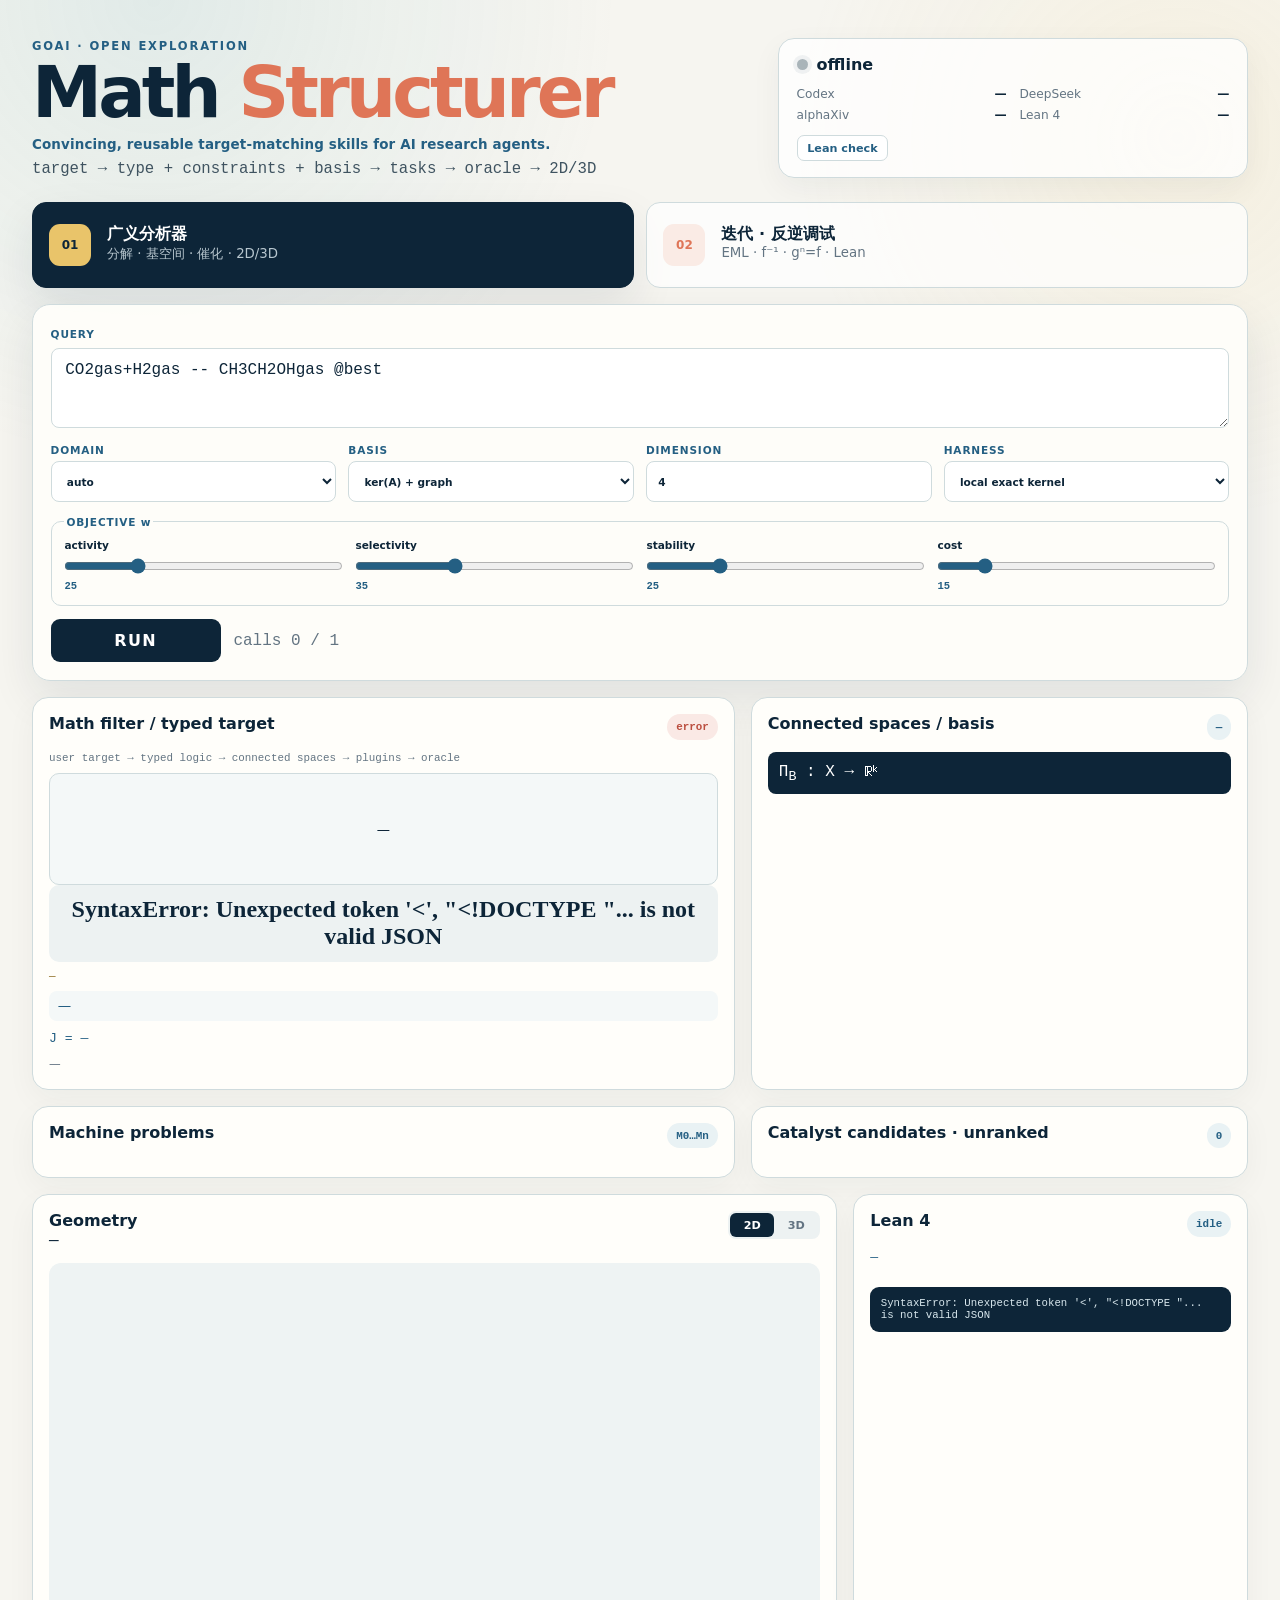
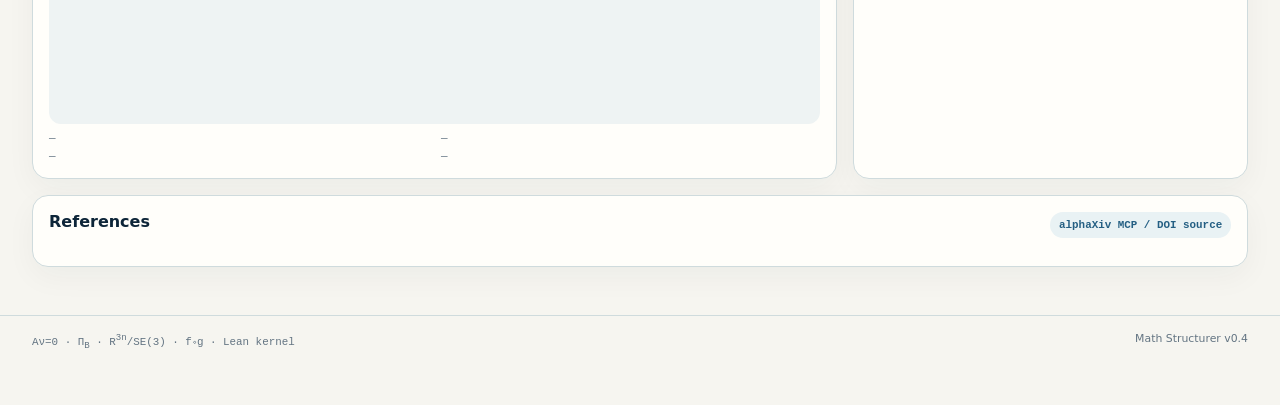
==== panel/index.html @ ae61a434 "Add Math Structurer AI4R submission and interactive demo" ====
<!doctype html>
<html lang="zh-CN">
<head>
  <meta charset="utf-8">
  <meta name="viewport" content="width=device-width, initial-scale=1">
  <meta name="color-scheme" content="light">
  <link rel="icon" href="data:image/svg+xml,%3Csvg xmlns='http://www.w3.org/2000/svg' viewBox='0 0 64 64'%3E%3Crect width='64' height='64' rx='14' fill='%230d2538'/%3E%3Cpath d='M12 18h40v7H36v21h-8V25H12z' fill='%23e9c46a'/%3E%3C/svg%3E">
  <title>Math Structurer</title>
  <link rel="stylesheet" href="vendor/katex/katex.min.css">
  <link rel="stylesheet" href="styles.css">
</head>
<body>
  <a class="skip-link" href="#workspace">跳到工作区</a>

  <header class="topbar">
    <div class="brand">
      <p>GOAI · OPEN EXPLORATION</p>
      <h1>Math <span>Structurer</span></h1>
      <strong class="project-tagline">Convincing, reusable target-matching skills for AI research agents.</strong>
      <code>target → type + constraints + basis → tasks → oracle → 2D/3D</code>
    </div>
    <div class="runtime" aria-live="polite">
      <div><span id="server-dot" class="dot"></span><b id="server-status">connecting</b></div>
      <div class="runtime-grid">
        <span>Codex <b id="codex-status">—</b></span>
        <span>DeepSeek <b id="deepseek-status">—</b></span>
        <span>alphaXiv <b id="alphaxiv-status">—</b></span>
        <span>Lean 4 <b id="lean-runtime-status">—</b></span>
      </div>
      <button id="lean-check-global" class="micro-button" type="button">Lean check</button>
    </div>
  </header>

  <nav class="tabs" aria-label="工具模式">
    <button class="tab is-active" data-mode="general" aria-selected="true">
      <span>01</span><b>广义分析器</b><small>分解 · 基空间 · 催化 · 2D/3D</small>
    </button>
    <button class="tab" data-mode="iterate" aria-selected="false">
      <span>02</span><b>迭代 · 反逆调试</b><small>EML · f⁻¹ · gⁿ=f · Lean</small>
    </button>
  </nav>

  <main id="workspace">
    <section id="panel-general" class="mode-panel is-active" data-panel="general">
      <form id="general-form" class="control-panel">
        <div class="field-wide">
          <label for="problem-input">QUERY</label>
          <textarea id="problem-input" rows="3">CO2gas+H2gas -- CH3CH2OHgas @best</textarea>
        </div>

        <div class="form-grid">
          <label>DOMAIN
            <select id="problem-domain">
              <option value="auto">auto</option>
              <option value="reaction">reaction / catalyst</option>
              <option value="binding">molecule / protein binding</option>
              <option value="mathematics">mathematics</option>
            </select>
          </label>
          <label>BASIS
            <select id="basis-select">
              <option value="stoichiometric_kernel">ker(A) + graph</option>
              <option value="symmetry_invariants">symmetry invariants</option>
              <option value="spectral_graph">spectral graph basis</option>
              <option value="lie_generators">Lie generator basis</option>
              <option value="hybrid">hybrid registered basis</option>
            </select>
          </label>
          <label>DIMENSION
            <input id="basis-dimension" type="number" min="1" max="12" value="4">
          </label>
          <label>HARNESS
            <select id="solver-provider">
              <option value="local">local exact kernel</option>
              <option value="codex">local Codex CLI + alphaXiv MCP</option>
              <option value="deepseek">DeepSeek cross-verify harness</option>
              <option value="auto">auto-select one harness</option>
            </select>
          </label>
        </div>

        <fieldset class="weights">
          <legend>OBJECTIVE w</legend>
          <label>activity <input id="weight-activity" type="range" min="0" max="100" value="25"><output>25</output></label>
          <label>selectivity <input id="weight-selectivity" type="range" min="0" max="100" value="35"><output>35</output></label>
          <label>stability <input id="weight-stability" type="range" min="0" max="100" value="25"><output>25</output></label>
          <label>cost <input id="weight-cost" type="range" min="0" max="100" value="15"><output>15</output></label>
        </fieldset>

        <div class="run-row">
          <button class="run-button" type="submit">RUN</button>
          <code id="call-budget">calls 0 / 1</code>
        </div>
      </form>

      <div class="analysis-grid">
        <section class="card equation-card">
          <header><h2>Math filter / typed target</h2><span id="general-status" class="badge">idle</span></header>
          <code id="solver-contract" class="contract-line">user target → typed logic → connected spaces → plugins → oracle</code>
          <div id="standard-formula" class="formula-display" aria-label="标准数学公式">—</div>
          <div class="equation" id="normalized-equation">—</div>
          <code id="input-audit">—</code>
          <div id="target-function" class="formula-inline" aria-label="目标函数">—</div>
          <div id="objective-vector" class="math-line">J = —</div>
          <p id="reaction-language" class="reaction-language">—</p>
        </section>

        <section class="card basis-card">
          <header><h2>Connected spaces / basis</h2><span id="basis-state" class="badge">—</span></header>
          <code id="basis-operator">Π<sub>B</sub> : X → ℝᵏ</code>
          <div id="space-chain" class="space-chain"></div>
          <div id="plugin-route" class="plugin-route"></div>
          <div id="basis-matrix" class="matrix-wrap"></div>
        </section>

        <section class="card tasks-card">
          <header><h2>Machine problems</h2><span class="badge">M0…Mn</span></header>
          <div id="machine-tasks" class="task-list"></div>
        </section>

        <section class="card candidates-card">
          <header><h2>Catalyst candidates · unranked</h2><span id="candidate-count" class="badge">0</span></header>
          <div id="candidate-list" class="candidate-list"></div>
        </section>

        <section class="card geometry-card">
          <header>
            <div><h2>Geometry</h2><code id="geometry-title">—</code></div>
            <div class="segmented" role="group" aria-label="几何维度">
              <button class="is-active" data-view="2d" type="button">2D</button>
              <button data-view="3d" type="button">3D</button>
            </div>
          </header>
          <svg id="geometry-2d" viewBox="0 0 720 430" role="img" aria-label="二维几何构型"></svg>
          <canvas id="geometry-3d" width="720" height="430" aria-label="可旋转三维几何构型" hidden></canvas>
          <div class="geometry-meta">
            <code id="geometry-quotient">—</code><code id="geometry-count">—</code>
            <code id="geometry-symmetry">—</code><code id="geometry-smiles">—</code>
          </div>
        </section>

        <section class="card lean-card">
          <header><h2>Lean 4</h2><span id="lean-status" class="badge">idle</span></header>
          <div id="lean-proposition" class="math-line">—</div>
          <div id="lean-assumptions" class="token-row"></div>
          <pre id="lean-detail">—</pre>
        </section>

        <section class="card references-card">
          <header><h2>References</h2><span class="badge">alphaXiv MCP / DOI source</span></header>
          <ol id="reference-list"></ol>
        </section>
      </div>
    </section>

    <section id="panel-iterate" class="mode-panel" data-panel="iterate" hidden>
      <div class="expander-boundary">
        <b>EMLExpander</b><code>eligible scalar analytic subtree only</code><span>algebraic structure: unconfirmed</span>
      </div>
      <form id="iterate-form" class="control-panel iterate-controls">
        <div class="form-grid">
          <label>OPERATOR
            <select id="iterate-kind">
              <option value="eml">EML expression</option>
              <option value="finite">finite g²=f</option>
              <option value="inverse">inverse / gⁿ=f obligation</option>
            </select>
          </label>
          <label id="template-wrap">TARGET
            <select id="function-template">
              <option value="log">Log(x)</option>
              <option value="exp">exp(x)</option>
              <option value="identity">identity</option>
            </select>
          </label>
          <label id="x-wrap">x
            <input id="iterate-x" type="number" step="any" value="-1">
          </label>
          <label id="domain-wrap">DOMAIN
            <select id="iterate-domain">
              <option value="complex_nonzero">ℂ \ {0}</option>
              <option value="positive_real">ℝ₊</option>
              <option value="finite">finite D</option>
            </select>
          </label>
          <label id="branch-wrap">BRANCH
            <select id="iterate-branch"><option value="principal_complex_log">principal Log</option></select>
          </label>
          <label id="tolerance-wrap">ε
            <input id="iterate-tolerance" value="1e-10">
          </label>
        </div>
        <div id="finite-fields" class="form-grid is-hidden">
          <label>f<input id="finite-f" value="0,1,2"></label>
          <label>g<input id="finite-g" value="1,2,0"></label>
        </div>
        <div id="inverse-fields" class="form-grid is-hidden">
          <label>RELATION<input id="inverse-relation" value="g^2 = f"></label>
          <label>ASSUMPTIONS<input id="inverse-assumptions" value="g(D) ⊆ D; D fixed"></label>
        </div>
        <button class="run-button" type="submit">CHECK</button>
      </form>

      <div class="iterate-grid">
        <section class="card result-card">
          <header><h2>Oracle</h2><span id="iterate-status" class="badge">idle</span></header>
          <div class="value-grid">
            <div><span>compiled / g(g(x))</span><code id="iterate-compiled">—</code></div>
            <div><span>reference / f(x)</span><code id="iterate-reference">—</code></div>
            <div><span>error / counterexample</span><code id="iterate-error">—</code></div>
          </div>
          <pre id="iterate-trace">—</pre>
        </section>
        <section class="card ast-card">
          <header><h2>Expression graph</h2><code id="iterate-obligation">—</code></header>
          <svg id="iterate-ast" viewBox="0 0 720 430" role="img" aria-label="迭代表达图"></svg>
        </section>
      </div>
    </section>
  </main>

  <footer><code>Aν=0 · Π<sub>B</sub> · R<sup>3n</sup>/SE(3) · f∘g · Lean kernel</code><span>Math Structurer v0.4</span></footer>
  <script src="vendor/katex/katex.min.js"></script>
  <script src="app.js"></script>
</body>
</html>
---- panel/styles.css ----
:root {
  --ink: #0d2538;
  --blue: #245f83;
  --cyan: #54a6b2;
  --gold: #e9c46a;
  --orange: #df7557;
  --green: #2b8966;
  --red: #bb4e3f;
  --paper: #f6f5f0;
  --card: #fffefa;
  --soft: #edf2f2;
  --line: #cfdbdd;
  --muted: #637482;
  --shadow: 0 18px 45px rgba(13, 37, 56, .09);
  font-family: "Microsoft YaHei", "Noto Sans SC", system-ui, sans-serif;
  color: var(--ink);
  background: var(--paper);
}

* { box-sizing: border-box; }
html { scroll-behavior: smooth; }
body {
  margin: 0;
  min-width: 300px;
  background:
    radial-gradient(circle at 12% 0%, rgba(84, 166, 178, .13), transparent 29rem),
    radial-gradient(circle at 92% 7%, rgba(233, 196, 106, .12), transparent 24rem),
    var(--paper);
}
button, input, select, textarea { font: inherit; }
button { cursor: pointer; }
code, pre { font-family: "Cascadia Mono", Consolas, monospace; }

.skip-link {
  position: fixed;
  inset: 1rem auto auto 1rem;
  z-index: 20;
  padding: .65rem .9rem;
  color: white;
  background: var(--ink);
  border-radius: 8px;
}
.skip-link:not(:focus) { width: 1px; height: 1px; padding: 0; overflow: hidden; clip-path: inset(50%); }

.topbar {
  max-width: 1500px;
  margin: 0 auto;
  padding: 2.4rem 2rem 1.5rem;
  display: flex;
  align-items: flex-end;
  justify-content: space-between;
  gap: 2rem;
}
.brand p {
  margin: 0 0 .45rem;
  color: var(--blue);
  font-size: .72rem;
  font-weight: 900;
  letter-spacing: .16em;
}
.brand h1 {
  margin: 0;
  font-size: clamp(2.6rem, 5.5vw, 5.3rem);
  line-height: .94;
  letter-spacing: -.055em;
}
.brand h1 span { color: var(--orange); }
.project-tagline {
  display: block;
  max-width: 740px;
  margin-top: .65rem;
  color: var(--blue);
  font-size: clamp(.72rem, 1.05vw, .92rem);
  letter-spacing: .01em;
}
.brand > code {
  display: block;
  margin-top: .55rem;
  color: #3f5360;
  font-size: clamp(.74rem, 1.25vw, .98rem);
}

.runtime {
  width: min(470px, 100%);
  padding: 1rem 1.1rem;
  background: rgba(255, 255, 255, .78);
  border: 1px solid var(--line);
  border-radius: 16px;
  box-shadow: 0 10px 30px rgba(13, 37, 56, .05);
}
.runtime > div:first-child { display: flex; align-items: center; gap: .55rem; }
.dot { width: .7rem; height: .7rem; border-radius: 50%; background: #a9b4b9; box-shadow: 0 0 0 4px rgba(169, 180, 185, .16); }
.dot.is-live { background: var(--green); box-shadow: 0 0 0 4px rgba(43, 137, 102, .15); }
.runtime-grid {
  display: grid;
  grid-template-columns: repeat(2, minmax(0, 1fr));
  gap: .45rem .8rem;
  margin: .8rem 0;
  font-size: .76rem;
  color: var(--muted);
}
.runtime-grid span { display: flex; justify-content: space-between; gap: .4rem; }
.runtime-grid b { color: var(--ink); }
.micro-button {
  padding: .35rem .6rem;
  border: 1px solid var(--line);
  border-radius: 7px;
  color: var(--blue);
  background: white;
  font-size: .7rem;
  font-weight: 800;
}

.tabs {
  max-width: 1436px;
  margin: 0 auto 1rem;
  padding: 0 2rem;
  display: grid;
  grid-template-columns: repeat(2, minmax(0, 1fr));
  gap: .8rem;
}
.tab {
  min-height: 86px;
  display: grid;
  grid-template-columns: 46px 1fr;
  grid-template-rows: 1fr 1fr;
  gap: 0 .75rem;
  align-items: center;
  padding: .9rem 1rem;
  text-align: left;
  color: var(--ink);
  background: rgba(255, 255, 255, .72);
  border: 1px solid var(--line);
  border-radius: 14px;
  transition: .16s ease;
}
.tab > span {
  grid-row: 1 / 3;
  display: grid;
  place-items: center;
  width: 42px;
  height: 42px;
  color: var(--orange);
  background: #faebe5;
  border-radius: 11px;
  font-size: .75rem;
  font-weight: 900;
}
.tab b { align-self: end; font-size: 1rem; }
.tab small { align-self: start; color: var(--muted); }
.tab:hover { border-color: var(--cyan); transform: translateY(-1px); }
.tab.is-active { color: white; background: var(--ink); border-color: var(--ink); box-shadow: var(--shadow); }
.tab.is-active > span { color: var(--ink); background: var(--gold); }
.tab.is-active small { color: #b8c7cf; }

main { max-width: 1500px; margin: 0 auto; padding: 0 2rem 3rem; }
.mode-panel { display: grid; gap: 1rem; }
.mode-panel[hidden] { display: none; }
.control-panel {
  padding: 1.1rem;
  background: rgba(255, 254, 250, .94);
  border: 1px solid var(--line);
  border-radius: 18px;
  box-shadow: var(--shadow);
}
.field-wide label, .control-panel label, fieldset legend {
  color: var(--blue);
  font-size: .66rem;
  font-weight: 900;
  letter-spacing: .08em;
}
textarea, input, select {
  width: 100%;
  color: var(--ink);
  background: white;
  border: 1px solid var(--line);
  border-radius: 8px;
  outline: none;
}
textarea { margin-top: .35rem; padding: .75rem .85rem; resize: vertical; font-family: "Cascadia Mono", Consolas, monospace; }
input, select { height: 2.55rem; margin-top: .32rem; padding: 0 .7rem; }
textarea:focus, input:focus, select:focus { border-color: var(--blue); box-shadow: 0 0 0 3px rgba(36, 95, 131, .11); }
.form-grid { display: grid; grid-template-columns: repeat(4, minmax(0, 1fr)); gap: .75rem; margin-top: .8rem; }

.weights {
  margin: .85rem 0 0;
  padding: .7rem .8rem .8rem;
  display: grid;
  grid-template-columns: repeat(4, minmax(0, 1fr));
  gap: .8rem;
  border: 1px solid var(--line);
  border-radius: 10px;
}
.weights label { display: grid; grid-template-columns: 1fr auto; align-items: center; gap: .35rem; color: var(--ink); letter-spacing: 0; }
.weights input { grid-column: 1 / 3; height: 1rem; margin: .1rem 0 0; padding: 0; accent-color: var(--blue); box-shadow: none; }
.weights output { color: var(--blue); font-family: "Cascadia Mono", monospace; }
.run-row { margin-top: .85rem; display: flex; align-items: center; gap: .8rem; }
.run-button {
  min-width: 170px;
  height: 2.7rem;
  padding: 0 1rem;
  color: white;
  background: var(--ink);
  border: 0;
  border-radius: 9px;
  font-weight: 900;
  letter-spacing: .08em;
}
.run-button:hover { background: var(--blue); }
.run-button:disabled { opacity: .55; cursor: wait; }
#call-budget { color: var(--muted); }

.analysis-grid {
  display: grid;
  grid-template-columns: repeat(12, minmax(0, 1fr));
  gap: 1rem;
}
.card {
  min-width: 0;
  padding: 1rem;
  background: var(--card);
  border: 1px solid var(--line);
  border-radius: 16px;
  box-shadow: 0 10px 30px rgba(13, 37, 56, .045);
}
.card header { display: flex; align-items: flex-start; justify-content: space-between; gap: .75rem; margin-bottom: .8rem; }
.card h2 { margin: 0; font-size: 1rem; }
.badge {
  display: inline-flex;
  align-items: center;
  min-height: 1.6rem;
  padding: .2rem .55rem;
  color: var(--blue);
  background: #e9f2f4;
  border-radius: 999px;
  font: 700 .68rem "Cascadia Mono", Consolas, monospace;
  white-space: nowrap;
}
.badge.is-good { color: var(--green); background: #e5f3ed; }
.badge.is-bad { color: var(--red); background: #fae9e5; }
.badge.is-unknown { color: #8a691e; background: #fff2cc; }
.equation-card { grid-column: span 7; }
.basis-card { grid-column: span 5; }
.tasks-card { grid-column: span 7; }
.candidates-card { grid-column: span 5; }
.geometry-card { grid-column: span 8; }
.lean-card { grid-column: span 4; }
.references-card { grid-column: 1 / -1; }

.equation {
  min-height: 4.2rem;
  display: grid;
  place-items: center;
  padding: .7rem;
  text-align: center;
  background: var(--soft);
  border-radius: 10px;
  font: 800 clamp(1rem, 2vw, 1.5rem) "Cambria Math", "Times New Roman", serif;
}
.contract-line, #input-audit {
  display: block;
  margin-bottom: .55rem;
  color: var(--muted);
  font: .68rem "Cascadia Mono", Consolas, monospace;
  overflow-wrap: anywhere;
}
#input-audit { margin: .55rem 0 0; color: #8a691e; }
.formula-display {
  min-height: 7rem;
  display: grid;
  place-items: center;
  padding: .55rem;
  overflow-x: auto;
  color: var(--ink);
  background: #f4f8f8;
  border: 1px solid var(--line);
  border-radius: 10px;
  font-size: .83rem;
}
.formula-display .katex-display { margin: .25rem 0; }
.formula-inline { margin-top: .55rem; padding: .45rem .55rem; overflow-x: auto; color: var(--blue); background: #f4f8f8; border-radius: 8px; font-size: .84rem; }
.reaction-language { margin: .55rem 0 0; color: var(--muted); font-size: .73rem; line-height: 1.55; }
.math-line { margin-top: .65rem; color: var(--blue); font: .82rem "Cascadia Mono", Consolas, monospace; overflow-wrap: anywhere; }
.basis-card > code { display: block; padding: .6rem .7rem; background: var(--ink); color: white; border-radius: 8px; overflow-wrap: anywhere; }
.space-chain { margin-top: .7rem; display: flex; align-items: stretch; gap: .25rem; overflow-x: auto; padding-bottom: .25rem; }
.space-chain > span { align-self: center; color: var(--orange); font-weight: 900; }
.space-chain > div { min-width: 62px; flex: 1 1 62px; padding: .38rem; background: var(--soft); border-radius: 8px; }
.space-chain b, .space-chain small, .space-chain code { display: block; }
.space-chain b { color: var(--blue); font-size: .8rem; }
.space-chain small { margin: .12rem 0; color: var(--ink); font-size: .5rem; overflow-wrap: anywhere; }
.space-chain code { color: var(--muted); font-size: .46rem; overflow-wrap: anywhere; }
.plugin-route { margin-top: .55rem; display: grid; gap: .3rem; }
.plugin-route > div { display: grid; grid-template-columns: minmax(90px, .8fr) auto; gap: .12rem .4rem; padding: .38rem .48rem; border-left: 3px solid var(--cyan); background: #f8faf9; }
.plugin-route b { font-size: .66rem; }
.plugin-route span { color: #8a691e; font: .56rem "Cascadia Mono", monospace; }
.plugin-route small { grid-column: 1 / -1; color: var(--muted); font-size: .56rem; }
.matrix-wrap { margin-top: .7rem; overflow-x: auto; }
.matrix-table { border-collapse: collapse; font: .72rem "Cascadia Mono", monospace; }
.matrix-table th, .matrix-table td { min-width: 48px; padding: .42rem .5rem; text-align: center; border: 1px solid var(--line); }
.matrix-table th { background: var(--soft); }

.task-list { display: grid; gap: .5rem; }
.task {
  display: grid;
  grid-template-columns: 38px minmax(0, 1fr) auto;
  gap: .6rem;
  align-items: center;
  padding: .58rem .65rem;
  background: var(--soft);
  border-radius: 9px;
}
.task > b { color: var(--blue); font: 800 .7rem "Cascadia Mono", monospace; }
.task code { min-width: 0; overflow-wrap: anywhere; font-size: .72rem; }
.task small { color: var(--muted); font: .62rem "Cascadia Mono", monospace; }
.candidate-list { display: grid; gap: .55rem; }
.candidate {
  padding: .65rem .72rem;
  display: grid;
  grid-template-columns: 1fr auto;
  gap: .25rem .7rem;
  border: 1px solid var(--line);
  border-radius: 9px;
  background: white;
}
.candidate b, .candidate a { color: var(--ink); font-size: .82rem; font-weight: 800; text-decoration: none; }
.candidate a:hover { color: var(--blue); text-decoration: underline; }
.candidate code { grid-column: 1 / -1; color: var(--muted); font-size: .65rem; overflow-wrap: anywhere; }
.candidate span { color: #8a691e; font: .63rem "Cascadia Mono", monospace; }

.segmented { display: inline-flex; padding: 2px; background: var(--soft); border-radius: 8px; }
.segmented button { min-width: 44px; padding: .35rem .5rem; border: 0; border-radius: 6px; color: var(--muted); background: transparent; font-size: .7rem; font-weight: 800; }
.segmented button.is-active { color: white; background: var(--ink); }
#geometry-2d, #geometry-3d { display: block; width: 100%; height: auto; aspect-ratio: 720 / 430; background: #eef3f3; border-radius: 12px; }
#geometry-2d[hidden], #geometry-3d[hidden] { display: none; }
.geometry-meta { margin-top: .55rem; display: grid; grid-template-columns: repeat(2, minmax(0, 1fr)); gap: .35rem .8rem; color: var(--muted); font-size: .68rem; }
.geometry-meta code { min-width: 0; overflow-wrap: anywhere; }
.lean-card pre, .result-card pre {
  max-height: 14rem;
  margin: .7rem 0 0;
  padding: .65rem;
  overflow: auto;
  white-space: pre-wrap;
  color: #d8e7ed;
  background: var(--ink);
  border-radius: 9px;
  font-size: .67rem;
}
.token-row { display: flex; flex-wrap: wrap; gap: .4rem; margin-top: .7rem; }
.token-row code { padding: .25rem .4rem; color: var(--blue); background: var(--soft); border-radius: 6px; font-size: .62rem; }
.references-card ol { margin: 0; padding: 0; display: grid; grid-template-columns: repeat(2, minmax(0, 1fr)); gap: .55rem; list-style: none; }
.references-card li { min-width: 0; padding: .65rem .72rem; background: var(--soft); border-radius: 9px; }
.references-card a { color: var(--blue); font-size: .76rem; font-weight: 800; text-decoration: none; }
.references-card a:hover { text-decoration: underline; }
.references-card .doi-link { display: inline-block; margin-left: .5rem; padding: .08rem .32rem; color: var(--ink); background: var(--gold); border-radius: 4px; font-size: .58rem; }
.references-card small { display: block; margin-top: .25rem; color: var(--muted); font-size: .63rem; }

.iterate-controls { display: grid; gap: .8rem; }
.expander-boundary {
  margin-bottom: .8rem;
  padding: .65rem .8rem;
  display: flex;
  flex-wrap: wrap;
  align-items: center;
  gap: .35rem .8rem;
  color: var(--ink);
  background: #fff4d7;
  border: 1px solid #ead394;
  border-radius: 10px;
}
.expander-boundary b { color: var(--blue); }
.expander-boundary code { font-size: .7rem; }
.expander-boundary span { margin-left: auto; color: #8a691e; font-size: .68rem; font-weight: 800; }
.iterate-controls .run-button { width: 170px; }
.is-hidden { display: none !important; }
.iterate-grid { display: grid; grid-template-columns: minmax(0, .8fr) minmax(0, 1.2fr); gap: 1rem; }
.value-grid { display: grid; gap: .6rem; }
.value-grid > div { padding: .65rem; background: var(--soft); border-radius: 9px; }
.value-grid span { display: block; margin-bottom: .25rem; color: var(--muted); font-size: .65rem; }
.value-grid code { overflow-wrap: anywhere; font-size: .74rem; }
#iterate-ast { width: 100%; min-height: 430px; background: #eef3f3; border-radius: 12px; }

footer {
  max-width: 1436px;
  margin: 0 auto 2rem;
  padding: 1rem 2rem;
  display: flex;
  justify-content: space-between;
  gap: 1rem;
  color: var(--muted);
  border-top: 1px solid var(--line);
  font-size: .68rem;
}

@media (max-width: 1050px) {
  .topbar { align-items: stretch; flex-direction: column; }
  .runtime { width: 100%; }
  .form-grid, .weights { grid-template-columns: repeat(2, minmax(0, 1fr)); }
  .equation-card, .basis-card, .tasks-card, .candidates-card, .geometry-card, .lean-card { grid-column: 1 / -1; }
  .iterate-grid { grid-template-columns: 1fr; }
}

@media (max-width: 700px) {
  .topbar { padding: 1.5rem 1rem 1rem; }
  .brand h1 { font-size: 2.65rem; }
  .tabs { padding: 0 1rem; grid-template-columns: 1fr; }
  main { padding: 0 1rem 2rem; }
  .form-grid, .weights { grid-template-columns: 1fr; }
  .references-card ol { grid-template-columns: 1fr; }
  .runtime-grid { grid-template-columns: 1fr; }
  .task { grid-template-columns: 34px minmax(0, 1fr); }
  .task small { grid-column: 2; }
  .formula-display { min-height: 5rem; font-size: .62rem; }
  .space-chain { flex-wrap: wrap; overflow-x: visible; }
  .space-chain > span { display: none; }
  .space-chain > div { flex: 1 1 28%; }
  .expander-boundary span { width: 100%; margin-left: 0; }
  .geometry-meta { grid-template-columns: 1fr; }
  footer { flex-direction: column; }
  footer { margin: 0 1rem 1rem; padding: 1rem 0; }
}

@media (prefers-reduced-motion: reduce) {
  *, *::before, *::after { scroll-behavior: auto !important; transition: none !important; }
}
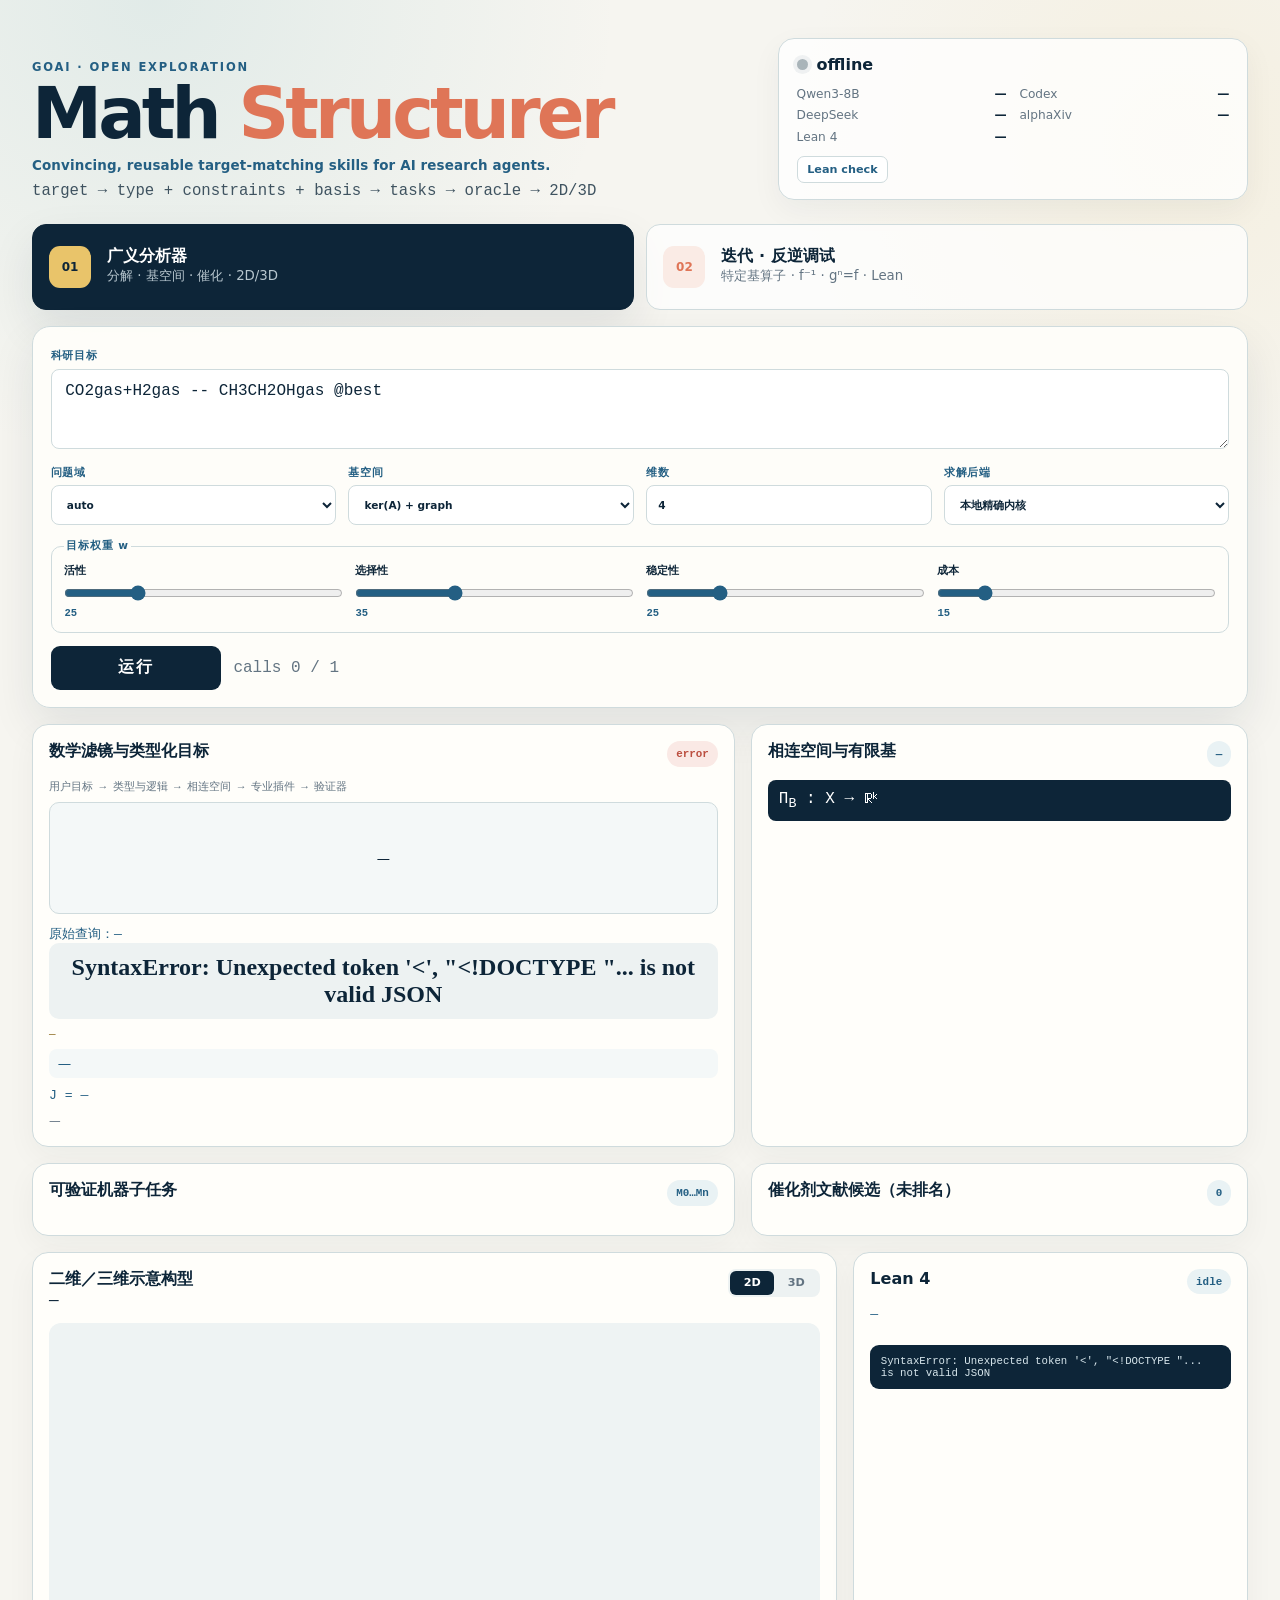
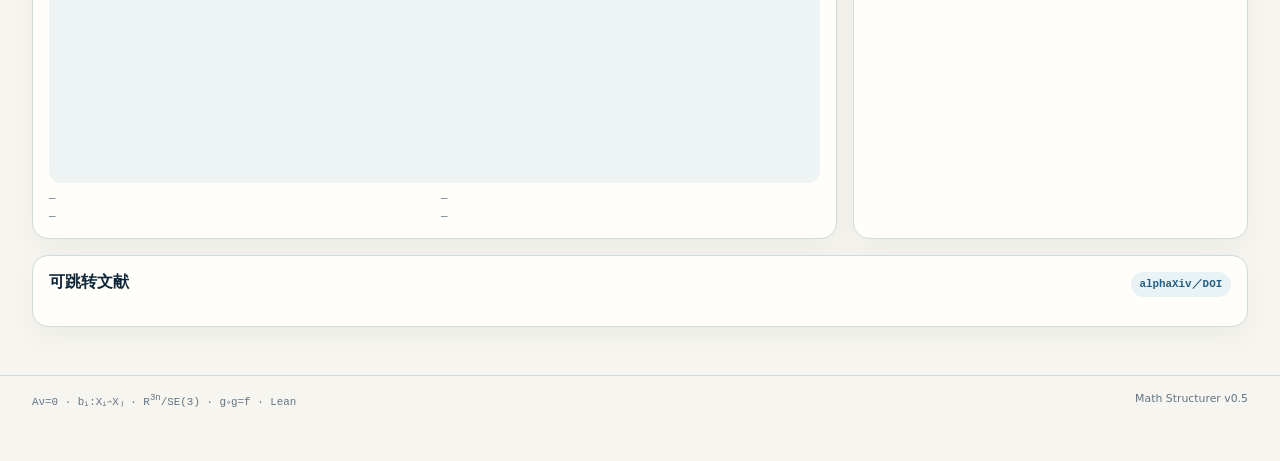
==== commit 9fe6e9b1: "Replace EML prototype with basis-operator AI4R submission" ====
--- a/panel/index.html
+++ b/panel/index.html
@@ -22,6 +22,7 @@
     <div class="runtime" aria-live="polite">
       <div><span id="server-dot" class="dot"></span><b id="server-status">connecting</b></div>
       <div class="runtime-grid">
+        <span>Qwen3-8B <b id="qwen-status">—</b></span>
         <span>Codex <b id="codex-status">—</b></span>
         <span>DeepSeek <b id="deepseek-status">—</b></span>
         <span>alphaXiv <b id="alphaxiv-status">—</b></span>
@@ -36,7 +37,7 @@
       <span>01</span><b>广义分析器</b><small>分解 · 基空间 · 催化 · 2D/3D</small>
     </button>
     <button class="tab" data-mode="iterate" aria-selected="false">
-      <span>02</span><b>迭代 · 反逆调试</b><small>EML · f⁻¹ · gⁿ=f · Lean</small>
+      <span>02</span><b>迭代 · 反逆调试</b><small>特定基算子 · f⁻¹ · gⁿ=f · Lean</small>
     </button>
   </nav>
 
@@ -44,12 +45,12 @@
     <section id="panel-general" class="mode-panel is-active" data-panel="general">
       <form id="general-form" class="control-panel">
         <div class="field-wide">
-          <label for="problem-input">QUERY</label>
+          <label for="problem-input">科研目标</label>
           <textarea id="problem-input" rows="3">CO2gas+H2gas -- CH3CH2OHgas @best</textarea>
         </div>
 
         <div class="form-grid">
-          <label>DOMAIN
+          <label>问题域
             <select id="problem-domain">
               <option value="auto">auto</option>
               <option value="reaction">reaction / catalyst</option>
@@ -57,7 +58,7 @@
               <option value="mathematics">mathematics</option>
             </select>
           </label>
-          <label>BASIS
+          <label>基空间
             <select id="basis-select">
               <option value="stoichiometric_kernel">ker(A) + graph</option>
               <option value="symmetry_invariants">symmetry invariants</option>
@@ -66,39 +67,41 @@
               <option value="hybrid">hybrid registered basis</option>
             </select>
           </label>
-          <label>DIMENSION
+          <label>维数
             <input id="basis-dimension" type="number" min="1" max="12" value="4">
           </label>
-          <label>HARNESS
+          <label>求解后端
             <select id="solver-provider">
-              <option value="local">local exact kernel</option>
-              <option value="codex">local Codex CLI + alphaXiv MCP</option>
-              <option value="deepseek">DeepSeek cross-verify harness</option>
-              <option value="auto">auto-select one harness</option>
+              <option value="local">本地精确内核</option>
+              <option value="qwen">本地 Qwen3-8B（需精确复核）</option>
+              <option value="codex">本机 Codex + alphaXiv</option>
+              <option value="deepseek">DeepSeek 交叉核验</option>
+              <option value="auto">自动选择一个后端</option>
             </select>
           </label>
         </div>
 
         <fieldset class="weights">
-          <legend>OBJECTIVE w</legend>
-          <label>activity <input id="weight-activity" type="range" min="0" max="100" value="25"><output>25</output></label>
-          <label>selectivity <input id="weight-selectivity" type="range" min="0" max="100" value="35"><output>35</output></label>
-          <label>stability <input id="weight-stability" type="range" min="0" max="100" value="25"><output>25</output></label>
-          <label>cost <input id="weight-cost" type="range" min="0" max="100" value="15"><output>15</output></label>
+          <legend>目标权重 w</legend>
+          <label>活性 <input id="weight-activity" type="range" min="0" max="100" value="25"><output>25</output></label>
+          <label>选择性 <input id="weight-selectivity" type="range" min="0" max="100" value="35"><output>35</output></label>
+          <label>稳定性 <input id="weight-stability" type="range" min="0" max="100" value="25"><output>25</output></label>
+          <label>成本 <input id="weight-cost" type="range" min="0" max="100" value="15"><output>15</output></label>
         </fieldset>
 
         <div class="run-row">
-          <button class="run-button" type="submit">RUN</button>
+          <button class="run-button" type="submit">运行</button>
           <code id="call-budget">calls 0 / 1</code>
         </div>
       </form>
 
       <div class="analysis-grid">
         <section class="card equation-card">
-          <header><h2>Math filter / typed target</h2><span id="general-status" class="badge">idle</span></header>
-          <code id="solver-contract" class="contract-line">user target → typed logic → connected spaces → plugins → oracle</code>
+          <header><h2>数学滤镜与类型化目标</h2><span id="general-status" class="badge">待运行</span></header>
+          <code id="solver-contract" class="contract-line">用户目标 → 类型与逻辑 → 相连空间 → 专业插件 → 验证器</code>
           <div id="standard-formula" class="formula-display" aria-label="标准数学公式">—</div>
-          <div class="equation" id="normalized-equation">—</div>
+          <div id="input-equation" class="math-line">原始查询：—</div>
+          <div class="equation" id="normalized-equation">配平结果：—</div>
           <code id="input-audit">—</code>
           <div id="target-function" class="formula-inline" aria-label="目标函数">—</div>
           <div id="objective-vector" class="math-line">J = —</div>
@@ -106,7 +109,7 @@
         </section>
 
         <section class="card basis-card">
-          <header><h2>Connected spaces / basis</h2><span id="basis-state" class="badge">—</span></header>
+          <header><h2>相连空间与有限基</h2><span id="basis-state" class="badge">—</span></header>
           <code id="basis-operator">Π<sub>B</sub> : X → ℝᵏ</code>
           <div id="space-chain" class="space-chain"></div>
           <div id="plugin-route" class="plugin-route"></div>
@@ -114,18 +117,18 @@
         </section>
 
         <section class="card tasks-card">
-          <header><h2>Machine problems</h2><span class="badge">M0…Mn</span></header>
+          <header><h2>可验证机器子任务</h2><span class="badge">M0…Mn</span></header>
           <div id="machine-tasks" class="task-list"></div>
         </section>
 
         <section class="card candidates-card">
-          <header><h2>Catalyst candidates · unranked</h2><span id="candidate-count" class="badge">0</span></header>
+          <header><h2>催化剂文献候选（未排名）</h2><span id="candidate-count" class="badge">0</span></header>
           <div id="candidate-list" class="candidate-list"></div>
         </section>
 
         <section class="card geometry-card">
           <header>
-            <div><h2>Geometry</h2><code id="geometry-title">—</code></div>
+            <div><h2>二维／三维示意构型</h2><code id="geometry-title">—</code></div>
             <div class="segmented" role="group" aria-label="几何维度">
               <button class="is-active" data-view="2d" type="button">2D</button>
               <button data-view="3d" type="button">3D</button>
@@ -147,7 +150,7 @@
         </section>
 
         <section class="card references-card">
-          <header><h2>References</h2><span class="badge">alphaXiv MCP / DOI source</span></header>
+          <header><h2>可跳转文献</h2><span class="badge">alphaXiv／DOI</span></header>
           <ol id="reference-list"></ol>
         </section>
       </div>
@@ -155,18 +158,20 @@
 
     <section id="panel-iterate" class="mode-panel" data-panel="iterate" hidden>
       <div class="expander-boundary">
-        <b>EMLExpander</b><code>eligible scalar analytic subtree only</code><span>algebraic structure: unconfirmed</span>
+        <b>特定基算子复合器</b>
+        <code>B: ℂ × ℂ<sup>×</sup> → ℂ；B(u,v)=e<sup>u</sup>−Log(v)</code>
+        <span>Log 为逐点主值复对数，Arg(v)∈(−π,π]；负实轴两侧不连续。仅在声明的测试域与分支约定下复合，不主张统一代数。</span>
       </div>
       <form id="iterate-form" class="control-panel iterate-controls">
         <div class="form-grid">
-          <label>OPERATOR
+          <label>任务类型
             <select id="iterate-kind">
-              <option value="eml">EML expression</option>
-              <option value="finite">finite g²=f</option>
-              <option value="inverse">inverse / gⁿ=f obligation</option>
-            </select>
-          </label>
-          <label id="template-wrap">TARGET
+              <option value="basis">特定基算子 B 的展开</option>
+              <option value="finite">有限域上的 g²=f</option>
+              <option value="inverse">反函数／gⁿ=f 证明义务</option>
+            </select>
+          </label>
+          <label id="template-wrap">目标函数
             <select id="function-template">
               <option value="log">Log(x)</option>
               <option value="exp">exp(x)</option>
@@ -176,15 +181,15 @@
           <label id="x-wrap">x
             <input id="iterate-x" type="number" step="any" value="-1">
           </label>
-          <label id="domain-wrap">DOMAIN
+          <label id="domain-wrap">当前测试域 D<sub>f</sub>
             <select id="iterate-domain">
-              <option value="complex_nonzero">ℂ \ {0}</option>
-              <option value="positive_real">ℝ₊</option>
-              <option value="finite">finite D</option>
-            </select>
-          </label>
-          <label id="branch-wrap">BRANCH
-            <select id="iterate-branch"><option value="principal_complex_log">principal Log</option></select>
+              <option value="complex_nonzero">D_f = ℂ \ {0}</option>
+              <option value="positive_real">D_f = ℝ₊</option>
+              <option value="finite">有限测试域 D_f</option>
+            </select>
+          </label>
+          <label id="branch-wrap">对数约定
+            <select id="iterate-branch"><option value="principal_complex_log">逐点主值 Log；Arg∈(−π,π]</option></select>
           </label>
           <label id="tolerance-wrap">ε
             <input id="iterate-tolerance" value="1e-10">
@@ -198,28 +203,28 @@
           <label>RELATION<input id="inverse-relation" value="g^2 = f"></label>
           <label>ASSUMPTIONS<input id="inverse-assumptions" value="g(D) ⊆ D; D fixed"></label>
         </div>
-        <button class="run-button" type="submit">CHECK</button>
+        <button class="run-button" type="submit">核验</button>
       </form>
 
       <div class="iterate-grid">
         <section class="card result-card">
-          <header><h2>Oracle</h2><span id="iterate-status" class="badge">idle</span></header>
+          <header><h2>精确验证器</h2><span id="iterate-status" class="badge">待运行</span></header>
           <div class="value-grid">
-            <div><span>compiled / g(g(x))</span><code id="iterate-compiled">—</code></div>
-            <div><span>reference / f(x)</span><code id="iterate-reference">—</code></div>
-            <div><span>error / counterexample</span><code id="iterate-error">—</code></div>
+            <div><span>基算子展开／g(g(x))</span><code id="iterate-compiled">—</code></div>
+            <div><span>参考函数／f(x)</span><code id="iterate-reference">—</code></div>
+            <div><span>误差／反例</span><code id="iterate-error">—</code></div>
           </div>
           <pre id="iterate-trace">—</pre>
         </section>
         <section class="card ast-card">
-          <header><h2>Expression graph</h2><code id="iterate-obligation">—</code></header>
-          <svg id="iterate-ast" viewBox="0 0 720 430" role="img" aria-label="迭代表达图"></svg>
+          <header><h2>基算子复合表达树</h2><code id="iterate-obligation">—</code></header>
+          <svg id="iterate-ast" viewBox="0 0 720 430" role="img" aria-label="基算子复合表达树"></svg>
         </section>
       </div>
     </section>
   </main>
 
-  <footer><code>Aν=0 · Π<sub>B</sub> · R<sup>3n</sup>/SE(3) · f∘g · Lean kernel</code><span>Math Structurer v0.4</span></footer>
+  <footer><code>Aν=0 · bᵢ:Xᵢ⇀Xⱼ · R<sup>3n</sup>/SE(3) · g∘g=f · Lean</code><span>Math Structurer v0.5</span></footer>
   <script src="vendor/katex/katex.min.js"></script>
   <script src="app.js"></script>
 </body>
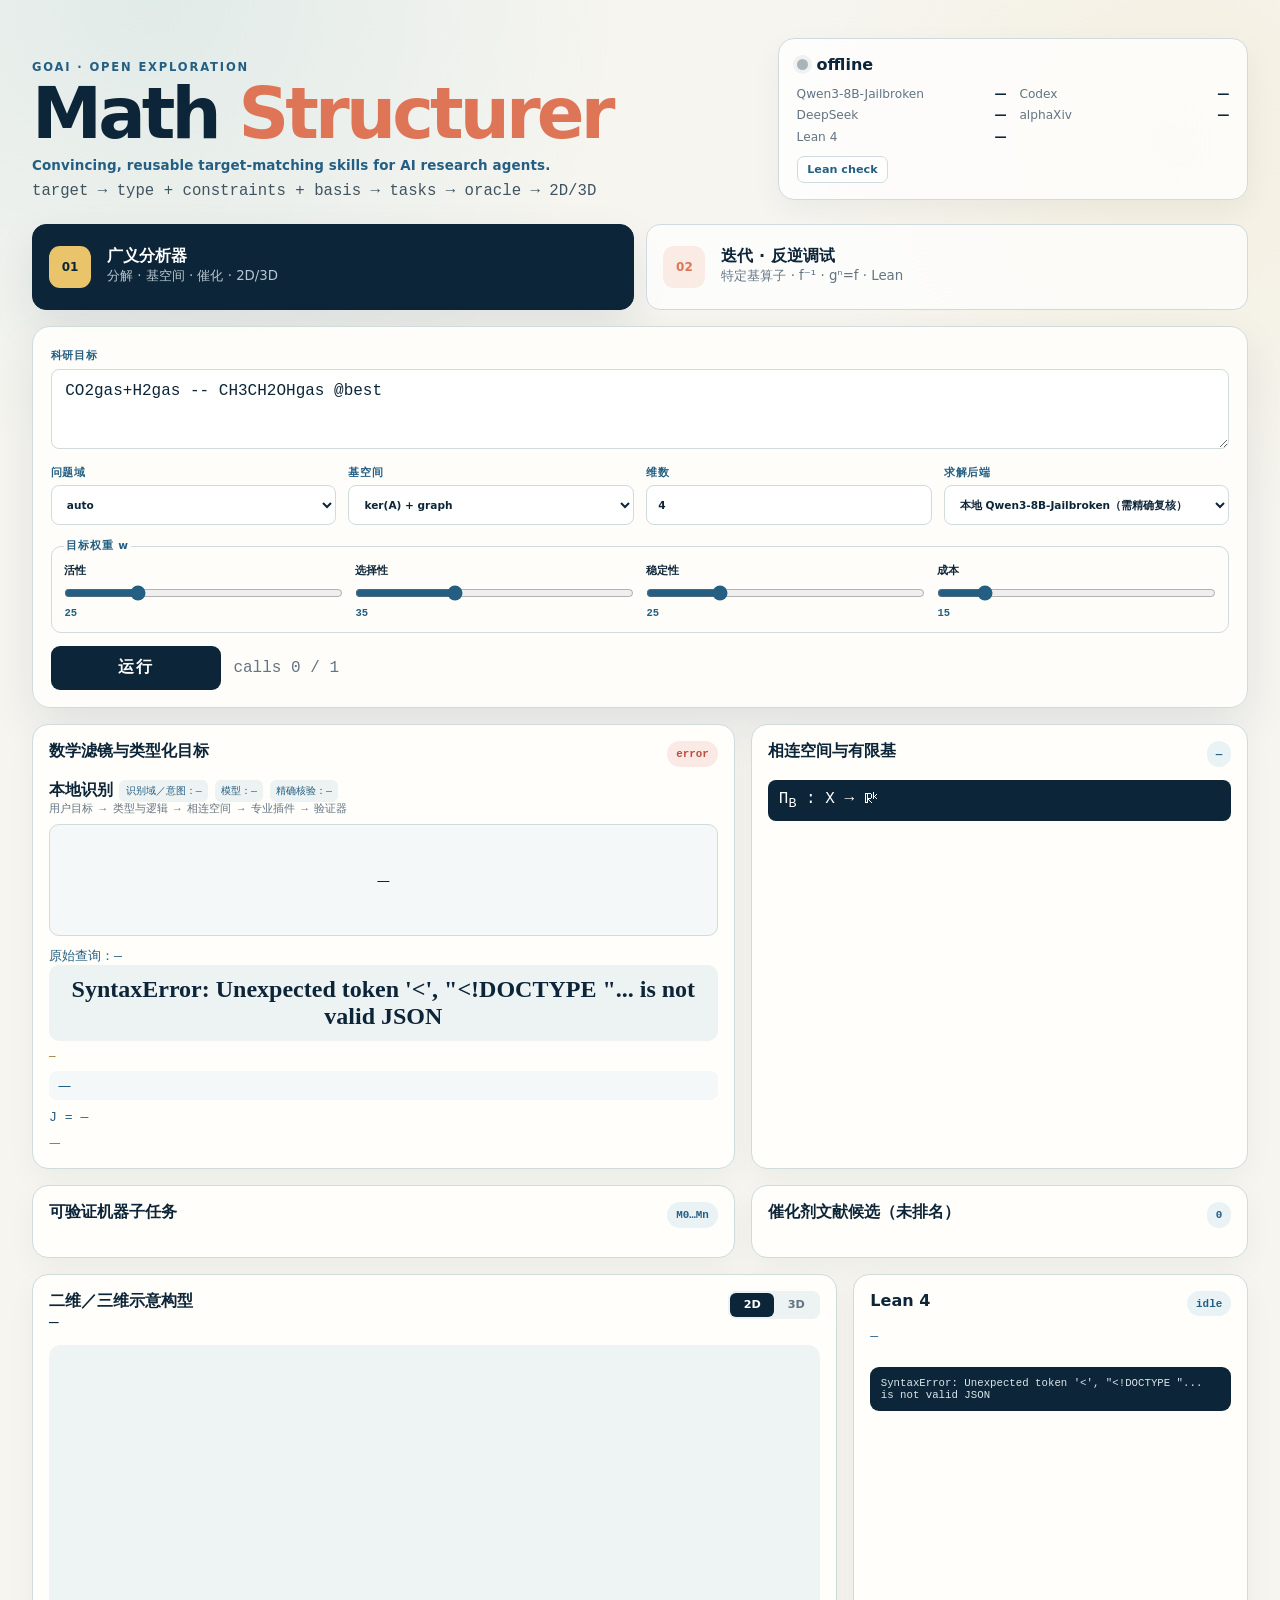
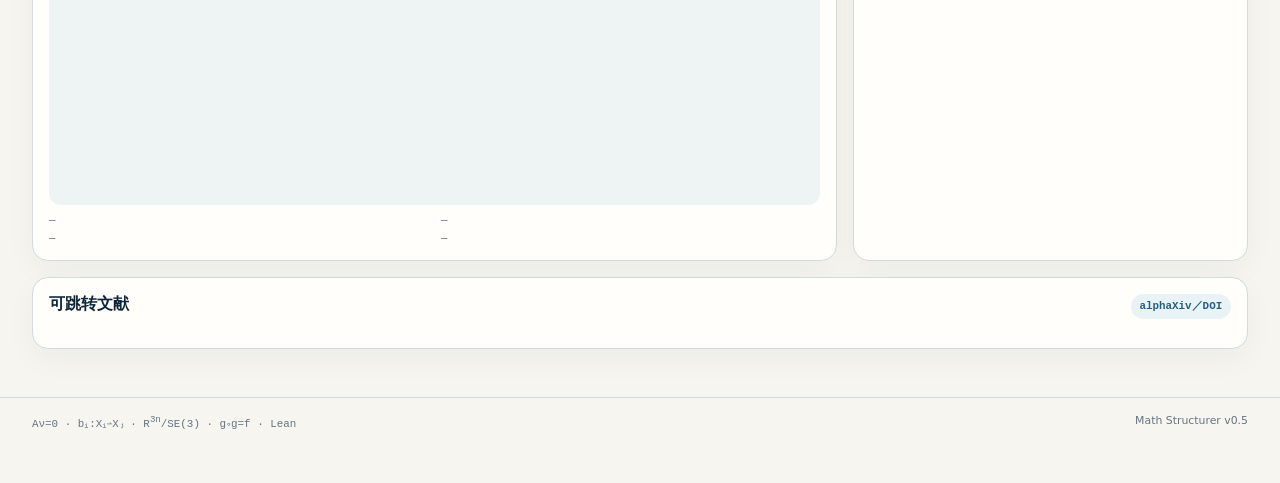
==== commit a11d6ff6: "Add bounded Qwen recognition and acceptance receipts" ====
--- a/panel/index.html
+++ b/panel/index.html
@@ -22,7 +22,7 @@
     <div class="runtime" aria-live="polite">
       <div><span id="server-dot" class="dot"></span><b id="server-status">connecting</b></div>
       <div class="runtime-grid">
-        <span>Qwen3-8B <b id="qwen-status">—</b></span>
+        <span>Qwen3-8B-Jailbroken <b id="qwen-status">—</b></span>
         <span>Codex <b id="codex-status">—</b></span>
         <span>DeepSeek <b id="deepseek-status">—</b></span>
         <span>alphaXiv <b id="alphaxiv-status">—</b></span>
@@ -73,7 +73,7 @@
           <label>求解后端
             <select id="solver-provider">
               <option value="local">本地精确内核</option>
-              <option value="qwen">本地 Qwen3-8B（需精确复核）</option>
+              <option value="qwen" selected>本地 Qwen3-8B-Jailbroken（需精确复核）</option>
               <option value="codex">本机 Codex + alphaXiv</option>
               <option value="deepseek">DeepSeek 交叉核验</option>
               <option value="auto">自动选择一个后端</option>
@@ -98,6 +98,12 @@
       <div class="analysis-grid">
         <section class="card equation-card">
           <header><h2>数学滤镜与类型化目标</h2><span id="general-status" class="badge">待运行</span></header>
+          <div id="local-recognition" class="token-row" aria-label="本地识别" aria-live="polite">
+            <b>本地识别</b>
+            <code id="recognition-domain-intent">识别域／意图：—</code>
+            <code id="recognition-model">模型：—</code>
+            <code id="recognition-validation">精确核验：—</code>
+          </div>
           <code id="solver-contract" class="contract-line">用户目标 → 类型与逻辑 → 相连空间 → 专业插件 → 验证器</code>
           <div id="standard-formula" class="formula-display" aria-label="标准数学公式">—</div>
           <div id="input-equation" class="math-line">原始查询：—</div>
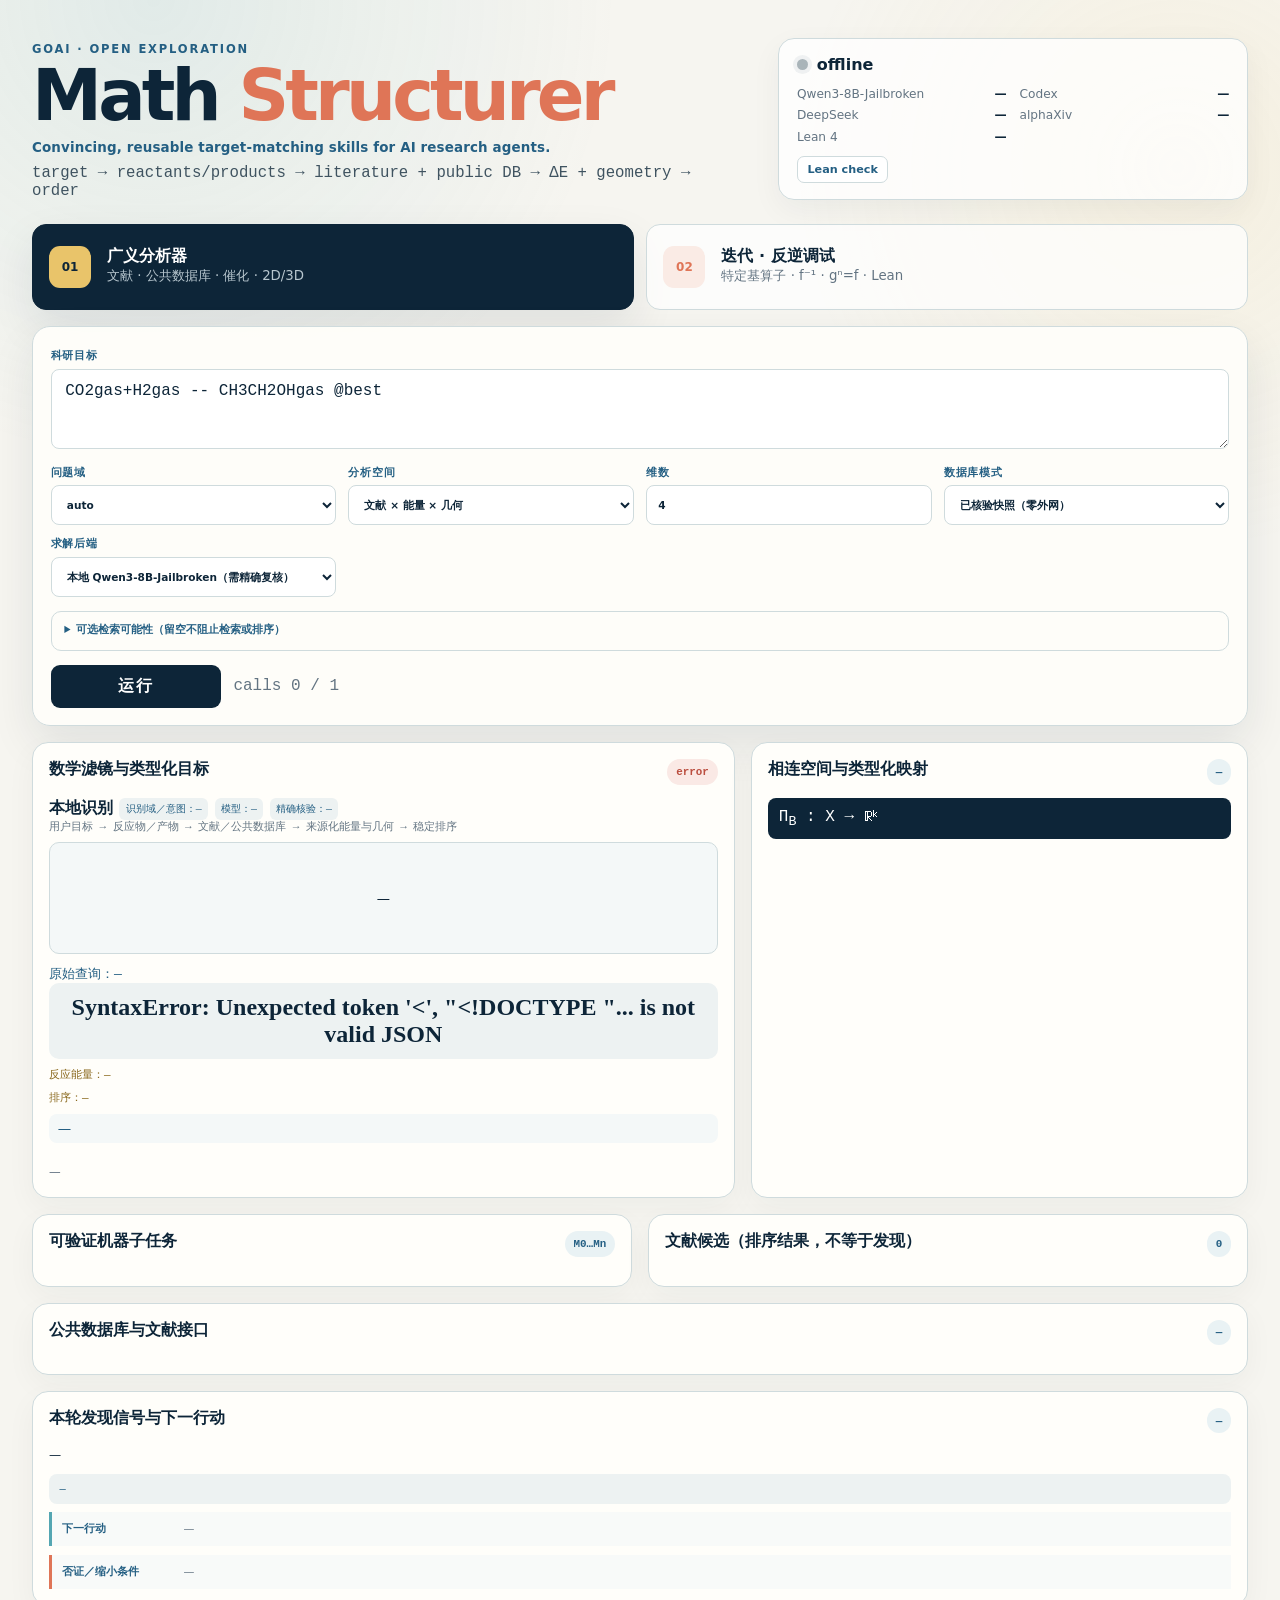
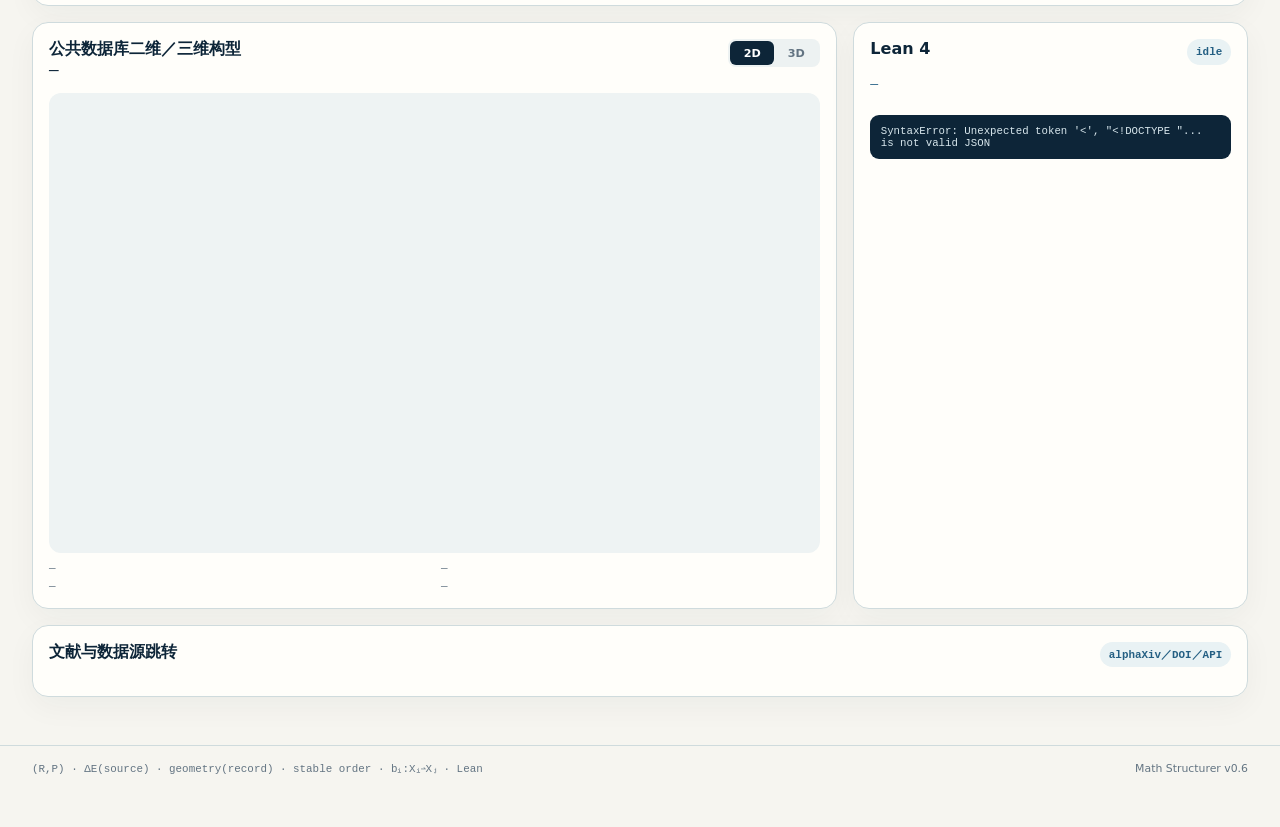
==== commit b8de51c7: "Refocus demo on literature and public database evidence" ====
--- a/panel/index.html
+++ b/panel/index.html
@@ -17,7 +17,7 @@
       <p>GOAI · OPEN EXPLORATION</p>
       <h1>Math <span>Structurer</span></h1>
       <strong class="project-tagline">Convincing, reusable target-matching skills for AI research agents.</strong>
-      <code>target → type + constraints + basis → tasks → oracle → 2D/3D</code>
+      <code>target → reactants/products → literature + public DB → ΔE + geometry → order</code>
     </div>
     <div class="runtime" aria-live="polite">
       <div><span id="server-dot" class="dot"></span><b id="server-status">connecting</b></div>
@@ -34,7 +34,7 @@
 
   <nav class="tabs" aria-label="工具模式">
     <button class="tab is-active" data-mode="general" aria-selected="true">
-      <span>01</span><b>广义分析器</b><small>分解 · 基空间 · 催化 · 2D/3D</small>
+      <span>01</span><b>广义分析器</b><small>文献 · 公共数据库 · 催化 · 2D/3D</small>
     </button>
     <button class="tab" data-mode="iterate" aria-selected="false">
       <span>02</span><b>迭代 · 反逆调试</b><small>特定基算子 · f⁻¹ · gⁿ=f · Lean</small>
@@ -58,9 +58,9 @@
               <option value="mathematics">mathematics</option>
             </select>
           </label>
-          <label>基空间
+          <label>分析空间
             <select id="basis-select">
-              <option value="stoichiometric_kernel">ker(A) + graph</option>
+              <option value="literature_energy_geometry_space">文献 × 能量 × 几何</option>
               <option value="symmetry_invariants">symmetry invariants</option>
               <option value="spectral_graph">spectral graph basis</option>
               <option value="lie_generators">Lie generator basis</option>
@@ -69,6 +69,12 @@
           </label>
           <label>维数
             <input id="basis-dimension" type="number" min="1" max="12" value="4">
+          </label>
+          <label>数据库模式
+            <select id="database-mode">
+              <option value="verified_snapshot" selected>已核验快照（零外网）</option>
+              <option value="live_public">实时公共接口（失败保留收据）</option>
+            </select>
           </label>
           <label>求解后端
             <select id="solver-provider">
@@ -81,13 +87,16 @@
           </label>
         </div>
 
-        <fieldset class="weights">
-          <legend>目标权重 w</legend>
-          <label>活性 <input id="weight-activity" type="range" min="0" max="100" value="25"><output>25</output></label>
-          <label>选择性 <input id="weight-selectivity" type="range" min="0" max="100" value="35"><output>35</output></label>
-          <label>稳定性 <input id="weight-stability" type="range" min="0" max="100" value="25"><output>25</output></label>
-          <label>成本 <input id="weight-cost" type="range" min="0" max="100" value="15"><output>15</output></label>
-        </fieldset>
+        <details class="possibility-controls">
+          <summary>可选检索可能性（留空不阻止检索或排序）</summary>
+          <div class="form-grid">
+            <label>温度<input id="possibility-temperature" placeholder="可选"></label>
+            <label>压力<input id="possibility-pressure" placeholder="可选"></label>
+            <label>候选域<input id="possibility-candidate-domain" placeholder="可选"></label>
+            <label>观测指标<input id="possibility-metrics" placeholder="可选"></label>
+            <label>比较基线<input id="possibility-baseline" placeholder="可选"></label>
+          </div>
+        </details>
 
         <div class="run-row">
           <button class="run-button" type="submit">运行</button>
@@ -104,18 +113,19 @@
             <code id="recognition-model">模型：—</code>
             <code id="recognition-validation">精确核验：—</code>
           </div>
-          <code id="solver-contract" class="contract-line">用户目标 → 类型与逻辑 → 相连空间 → 专业插件 → 验证器</code>
+          <code id="solver-contract" class="contract-line">用户目标 → 反应物／产物 → 文献／公共数据库 → 来源化能量与几何 → 稳定排序</code>
           <div id="standard-formula" class="formula-display" aria-label="标准数学公式">—</div>
           <div id="input-equation" class="math-line">原始查询：—</div>
-          <div class="equation" id="normalized-equation">配平结果：—</div>
-          <code id="input-audit">—</code>
+          <div class="equation" id="reactants-products">反应物／产物：—</div>
+          <code id="reaction-energy">反应能量：—</code>
+          <code id="sort-semantics">排序：—</code>
           <div id="target-function" class="formula-inline" aria-label="目标函数">—</div>
-          <div id="objective-vector" class="math-line">J = —</div>
+          <div id="possibility-list" class="token-row" aria-label="可选可能性"></div>
           <p id="reaction-language" class="reaction-language">—</p>
         </section>
 
         <section class="card basis-card">
-          <header><h2>相连空间与有限基</h2><span id="basis-state" class="badge">—</span></header>
+          <header><h2>相连空间与类型化映射</h2><span id="basis-state" class="badge">—</span></header>
           <code id="basis-operator">Π<sub>B</sub> : X → ℝᵏ</code>
           <div id="space-chain" class="space-chain"></div>
           <div id="plugin-route" class="plugin-route"></div>
@@ -128,13 +138,26 @@
         </section>
 
         <section class="card candidates-card">
-          <header><h2>催化剂文献候选（未排名）</h2><span id="candidate-count" class="badge">0</span></header>
+          <header><h2>文献候选（排序结果，不等于发现）</h2><span id="candidate-count" class="badge">0</span></header>
           <div id="candidate-list" class="candidate-list"></div>
+        </section>
+
+        <section class="card database-card">
+          <header><h2>公共数据库与文献接口</h2><span id="database-mode-receipt" class="badge">—</span></header>
+          <div id="database-list" class="database-list"></div>
+        </section>
+
+        <section class="card discovery-card">
+          <header><h2>本轮发现信号与下一行动</h2><span id="discovery-status" class="badge">—</span></header>
+          <p id="discovery-observation">—</p>
+          <code id="discovery-process">—</code>
+          <div class="discovery-next"><b>下一行动</b><span id="discovery-next-action">—</span></div>
+          <div class="discovery-falsification"><b>否证／缩小条件</b><span id="discovery-falsification">—</span></div>
         </section>
 
         <section class="card geometry-card">
           <header>
-            <div><h2>二维／三维示意构型</h2><code id="geometry-title">—</code></div>
+            <div><h2>公共数据库二维／三维构型</h2><code id="geometry-title">—</code></div>
             <div class="segmented" role="group" aria-label="几何维度">
               <button class="is-active" data-view="2d" type="button">2D</button>
               <button data-view="3d" type="button">3D</button>
@@ -156,7 +179,7 @@
         </section>
 
         <section class="card references-card">
-          <header><h2>可跳转文献</h2><span class="badge">alphaXiv／DOI</span></header>
+          <header><h2>文献与数据源跳转</h2><span class="badge">alphaXiv／DOI／API</span></header>
           <ol id="reference-list"></ol>
         </section>
       </div>
@@ -230,7 +253,7 @@
     </section>
   </main>
 
-  <footer><code>Aν=0 · bᵢ:Xᵢ⇀Xⱼ · R<sup>3n</sup>/SE(3) · g∘g=f · Lean</code><span>Math Structurer v0.5</span></footer>
+  <footer><code>(R,P) · ΔE(source) · geometry(record) · stable order · bᵢ:Xᵢ⇀Xⱼ · Lean</code><span>Math Structurer v0.6</span></footer>
   <script src="vendor/katex/katex.min.js"></script>
   <script src="app.js"></script>
 </body>
--- a/panel/styles.css
+++ b/panel/styles.css
@@ -182,18 +182,14 @@
 textarea:focus, input:focus, select:focus { border-color: var(--blue); box-shadow: 0 0 0 3px rgba(36, 95, 131, .11); }
 .form-grid { display: grid; grid-template-columns: repeat(4, minmax(0, 1fr)); gap: .75rem; margin-top: .8rem; }
 
-.weights {
+.possibility-controls {
   margin: .85rem 0 0;
   padding: .7rem .8rem .8rem;
-  display: grid;
-  grid-template-columns: repeat(4, minmax(0, 1fr));
-  gap: .8rem;
   border: 1px solid var(--line);
   border-radius: 10px;
 }
-.weights label { display: grid; grid-template-columns: 1fr auto; align-items: center; gap: .35rem; color: var(--ink); letter-spacing: 0; }
-.weights input { grid-column: 1 / 3; height: 1rem; margin: .1rem 0 0; padding: 0; accent-color: var(--blue); box-shadow: none; }
-.weights output { color: var(--blue); font-family: "Cascadia Mono", monospace; }
+.possibility-controls summary { color: var(--blue); cursor: pointer; font-size: .68rem; font-weight: 900; }
+.possibility-controls .form-grid { grid-template-columns: repeat(5, minmax(0, 1fr)); }
 .run-row { margin-top: .85rem; display: flex; align-items: center; gap: .8rem; }
 .run-button {
   min-width: 170px;
@@ -241,8 +237,10 @@
 .badge.is-unknown { color: #8a691e; background: #fff2cc; }
 .equation-card { grid-column: span 7; }
 .basis-card { grid-column: span 5; }
-.tasks-card { grid-column: span 7; }
-.candidates-card { grid-column: span 5; }
+.tasks-card { grid-column: span 6; }
+.candidates-card { grid-column: span 6; }
+.database-card { grid-column: 1 / -1; }
+.discovery-card { grid-column: 1 / -1; }
 .geometry-card { grid-column: span 8; }
 .lean-card { grid-column: span 4; }
 .references-card { grid-column: 1 / -1; }
@@ -257,14 +255,14 @@
   border-radius: 10px;
   font: 800 clamp(1rem, 2vw, 1.5rem) "Cambria Math", "Times New Roman", serif;
 }
-.contract-line, #input-audit {
+.contract-line, #reaction-energy, #sort-semantics {
   display: block;
   margin-bottom: .55rem;
   color: var(--muted);
   font: .68rem "Cascadia Mono", Consolas, monospace;
   overflow-wrap: anywhere;
 }
-#input-audit { margin: .55rem 0 0; color: #8a691e; }
+#reaction-energy, #sort-semantics { margin: .55rem 0 0; color: #8a691e; }
 .formula-display {
   min-height: 7rem;
   display: grid;
@@ -327,6 +325,21 @@
 .candidate code { grid-column: 1 / -1; color: var(--muted); font-size: .65rem; overflow-wrap: anywhere; }
 .candidate span { color: #8a691e; font: .63rem "Cascadia Mono", monospace; }
 
+.database-list { display: grid; grid-template-columns: repeat(2, minmax(0, 1fr)); gap: .55rem; }
+.database-row { min-width: 0; padding: .65rem .72rem; display: grid; grid-template-columns: 1fr auto; gap: .25rem .7rem; border: 1px solid var(--line); border-radius: 9px; background: white; }
+.database-row a { color: var(--blue); font-size: .78rem; font-weight: 900; text-decoration: none; }
+.database-row a:hover { text-decoration: underline; }
+.database-row span { color: #8a691e; font: .6rem "Cascadia Mono", monospace; }
+.database-row small, .database-row code { grid-column: 1 / -1; color: var(--muted); overflow-wrap: anywhere; }
+.database-row small { font-size: .64rem; }
+.database-row code { font-size: .58rem; }
+.discovery-card p { margin: 0 0 .55rem; color: var(--ink); font-size: .76rem; line-height: 1.55; }
+.discovery-card > code { display: block; padding: .55rem .65rem; color: var(--blue); background: var(--soft); border-radius: 8px; overflow-wrap: anywhere; font-size: .65rem; }
+.discovery-next, .discovery-falsification { margin-top: .55rem; display: grid; grid-template-columns: 110px 1fr; gap: .7rem; padding: .55rem .65rem; border-left: 3px solid var(--cyan); background: #f8faf9; }
+.discovery-falsification { border-left-color: var(--orange); }
+.discovery-next b, .discovery-falsification b { color: var(--blue); font-size: .7rem; }
+.discovery-next span, .discovery-falsification span { color: var(--muted); font-size: .68rem; line-height: 1.5; }
+
 .segmented { display: inline-flex; padding: 2px; background: var(--soft); border-radius: 8px; }
 .segmented button { min-width: 44px; padding: .35rem .5rem; border: 0; border-radius: 6px; color: var(--muted); background: transparent; font-size: .7rem; font-weight: 800; }
 .segmented button.is-active { color: white; background: var(--ink); }
@@ -394,8 +407,8 @@
 @media (max-width: 1050px) {
   .topbar { align-items: stretch; flex-direction: column; }
   .runtime { width: 100%; }
-  .form-grid, .weights { grid-template-columns: repeat(2, minmax(0, 1fr)); }
-  .equation-card, .basis-card, .tasks-card, .candidates-card, .geometry-card, .lean-card { grid-column: 1 / -1; }
+  .form-grid, .possibility-controls .form-grid { grid-template-columns: repeat(2, minmax(0, 1fr)); }
+  .equation-card, .basis-card, .tasks-card, .candidates-card, .database-card, .discovery-card, .geometry-card, .lean-card { grid-column: 1 / -1; }
   .iterate-grid { grid-template-columns: 1fr; }
 }
 
@@ -404,8 +417,9 @@
   .brand h1 { font-size: 2.65rem; }
   .tabs { padding: 0 1rem; grid-template-columns: 1fr; }
   main { padding: 0 1rem 2rem; }
-  .form-grid, .weights { grid-template-columns: 1fr; }
+  .form-grid, .possibility-controls .form-grid { grid-template-columns: 1fr; }
   .references-card ol { grid-template-columns: 1fr; }
+  .database-list { grid-template-columns: 1fr; }
   .runtime-grid { grid-template-columns: 1fr; }
   .task { grid-template-columns: 34px minmax(0, 1fr); }
   .task small { grid-column: 2; }
